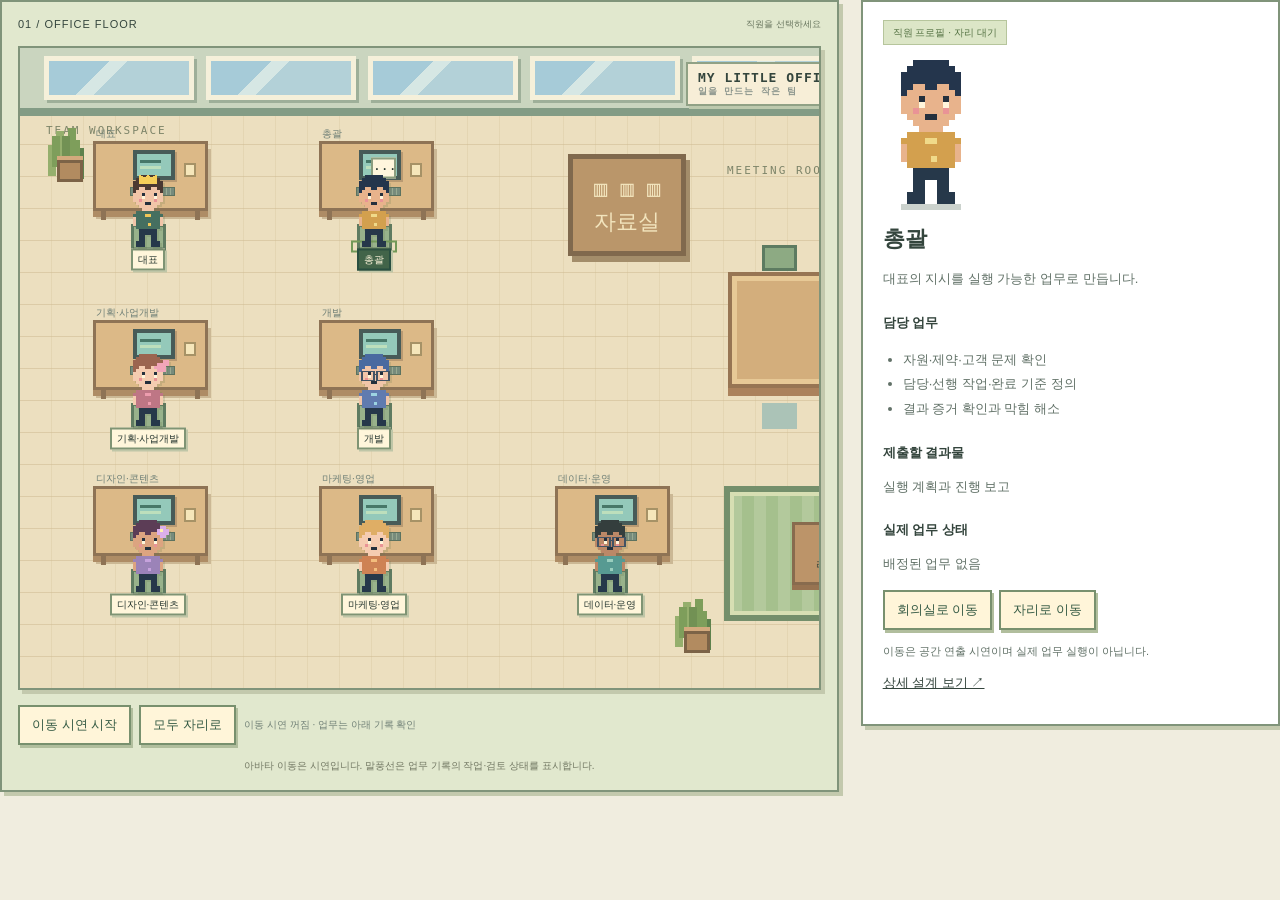
==== office/component/index.html @ 2eec3349 "Implement Streamlit office with direct Codex tasks, persistent queue and pixel avatars" ====
<!doctype html><html lang="ko"><meta charset="utf-8"><style>:root{font-family:'Noto Sans KR',sans-serif;color:#26362f;background:#f5f5ef}*{box-sizing:border-box}body{margin:0}a{color:inherit}header{display:flex;align-items:center;gap:24px;padding:22px 5%;border-bottom:1px solid #dce1d6;background:#fcfcf8}.brand{font-weight:700;text-decoration:none;letter-spacing:1px}header>a:last-child{margin-left:auto;font-size:13px}.badge{font-size:11px;color:#586a5f;background:#e6ecdf;padding:7px 12px;border-radius:30px}main{max-width:1240px;margin:auto;padding:45px 28px}.eyebrow{font-size:11px;letter-spacing:2px;color:#5c7d66}.intro h1{font-size:clamp(27px,4vw,42px);line-height:1.4;letter-spacing:-1.5px;margin:18px 0}.intro>p:last-child{color:#64756a;line-height:1.9;font-size:14px}.metrics{display:flex;gap:12px;margin:28px 0}.metrics>div{flex:1;border:1px solid #dce1d6;border-radius:12px;background:white;padding:17px}.metrics small{display:block;color:#728075;font-size:11px}.metrics strong{display:block;font-size:17px;margin-top:7px}.workspace{display:grid;grid-template-columns:1.5fr 1fr;gap:22px;align-items:start}.floor{padding:25px;border:1px solid #ced6c5;border-radius:18px;background:repeating-linear-gradient(0deg,#e9e3d2 0,#e9e3d2 46px,#dfd7c2 47px,#dfd7c2 48px)}.floor-title{display:flex;justify-content:space-between;font-size:11px;letter-spacing:1px;margin-bottom:23px}.floor-title small{letter-spacing:0;color:#68755e}.desks{display:grid;grid-template-columns:repeat(3,1fr);gap:20px 14px}.desk{position:relative;cursor:pointer;border:1px solid #c2c9b6;border-radius:12px;background:#fafbf5;padding:18px 9px 15px;box-shadow:0 6px 0 #c3bda8;min-height:140px;color:inherit;font-family:inherit}.desk.active{outline:3px solid #3a6951;background:#f0f7e9}.desk .avatar{display:block;font-size:30px;margin:0 auto 8px}.desk strong{display:block;font-size:12px}.desk small{display:block;font-size:10px;margin-top:8px;color:#72816b}.desk:first-child{grid-column:span 3;min-height:90px;background:#e2ecd7}.rooms{display:flex;gap:9px;margin-top:29px}.rooms button{flex:1;padding:12px 4px;background:#f9f8ed;border:1px solid #c7c5ae;border-radius:7px;cursor:pointer;color:inherit;font-family:inherit}.floor-note{font-size:10px;color:#727863;text-align:center;margin:20px 0 0}.detail{padding:27px;background:white;border:1px solid #dce1d6;border-radius:18px;min-height:440px}.detail h2{font-size:24px;margin:10px 0 12px}.detail p,.detail li{font-size:13px;line-height:1.9;color:#617167}.detail h3{font-size:13px;margin:22px 0 8px}.detail ul,.detail ol{padding-left:20px}.tag{font-size:10px;background:#edf2e7;padding:6px 9px;border-radius:5px;color:#557344}.doc{display:block;margin:12px 0;font-size:13px}.flow{display:flex;flex-wrap:wrap;gap:7px}.flow span{font-size:12px;padding:9px;background:#edf2e7;border-radius:7px}footer{margin:35px 0 5px;text-align:center;font-size:11px;color:#7b867d;line-height:2}button:focus-visible,a:focus-visible{outline:3px solid #3a6951;outline-offset:3px}@media(max-width:760px){header{padding:18px;flex-wrap:wrap;gap:12px}.badge{order:3}main{padding:28px 16px}.workspace{grid-template-columns:1fr}.metrics{gap:6px}.metrics>div{padding:12px 8px}.metrics strong{font-size:13px}.floor{padding:19px}.desks{gap:18px 9px}.desk{min-height:135px}.detail{min-height:0}}

/* Spatial office: original code-native avatars and furniture. */
.workspace{grid-template-columns:minmax(0,2.2fr) minmax(280px,1fr)}main{max-width:1540px}.intro h1{font-size:32px}.intro{margin-bottom:20px}.floor{padding:18px;background:#eceee8;min-width:0}.floor-title{margin-bottom:15px}.scene-scroll{overflow:auto;border-radius:12px;border:1px solid #cdd5ca}.scene{width:960px;height:640px;position:relative;background:repeating-linear-gradient(0deg,transparent,transparent 47px,#deded5 48px),repeating-linear-gradient(90deg,#eeeee5,#eeeee5 47px,#e2e2d8 48px);isolation:isolate;overflow:hidden}.windows{height:68px;background:#e6e7ed;border-bottom:10px solid #c4c5cc;display:flex;gap:14px;padding:9px 28px}.windows i{width:150px;background:linear-gradient(135deg,#dceaf2 40%,#eff9fe 41%,#d5e9f2 70%);border:6px solid #fcfcff;box-shadow:0 2px 0 #b9c4cd}.wall-sign{position:absolute;left:645px;top:20px;font-weight:700;letter-spacing:2px;background:#fafbf6;padding:8px 18px;border-radius:4px;font-size:13px}.wall-sign small{display:block;font-size:9px;letter-spacing:1px;color:#8b958d}.zone{position:absolute;font-size:10px;letter-spacing:2px;color:#8a9a94}.team-zone{top:76px;left:26px}.meeting-zone{left:707px;top:116px}.meeting-table{position:absolute;left:708px;top:224px;width:195px;height:116px;border-radius:40px;background:#c5aa88;box-shadow:0 9px 0 #aa9176,inset 0 0 0 7px #ddc7a7}.meeting-chairs{position:absolute;left:742px;top:197px;width:35px;height:26px;border-radius:8px;background:#abc3b7;box-shadow:72px 0 #abc3b7,0 158px #abc3b7,72px 158px #abc3b7}.shelf{position:absolute;left:548px;top:106px;background:#b4a18c;color:#f6f0df;border:6px solid #c8b79f;border-radius:4px;padding:13px 21px;font-size:22px;line-height:1.5;text-align:center;box-shadow:0 5px #8f897c}.rug{position:absolute;left:704px;top:438px;width:204px;height:135px;border-radius:35px;background:#d9e3db;border:5px solid #c6d5c9}.coffee{position:absolute;left:772px;top:474px;background:#c2aa8f;border-radius:50%;padding:10px 20px;font-size:26px;box-shadow:0 5px #ad987d}.coffee small{display:block;font-size:10px}.plant{position:absolute;font-size:45px}.p1{top:81px;left:25px}.p2{top:88px;left:884px}.p3{top:552px;left:652px}.workdesk{position:absolute;width:115px;height:70px;background:#fdfcf9;border:2px solid #cbc7bb;border-radius:5px;box-shadow:0 6px 0 #bab9ad}.monitor{position:absolute;left:37px;top:6px;width:42px;height:30px;border:4px solid #53616b;border-radius:2px;background:#c9e2e8}.monitor i{display:block;width:21px;height:3px;background:#8ebcc7;box-shadow:0 6px #b0ccd4;margin:6px 3px}.monitor:after{content:'';position:absolute;left:13px;top:26px;width:9px;height:6px;background:#7b8589}.keyboard{position:absolute;left:34px;top:43px;width:45px;height:9px;background:repeating-linear-gradient(90deg,#ddd 0,#ddd 3px,#fff 4px);border:1px solid #bfc4c4}.mug{position:absolute;right:9px;top:19px;width:12px;height:14px;border-radius:3px;background:#8fa99a}.workdesk small{position:absolute;left:0;top:-17px;font-size:10px;color:#6e7f76}.chair{position:absolute;width:35px;height:29px;background:#c4cec6;border:3px solid #eaf0ea;border-radius:9px;box-shadow:0 5px #a9b5ae}.desks{display:contents}.employee{position:absolute;transform:translate(-50%,-50%);padding:0;width:66px;height:68px;border:0;background:none;cursor:pointer;display:flex;align-items:center;flex-direction:column;font-family:inherit;color:#26362f}.employee svg{flex:none;filter:drop-shadow(0 2px 1px #64786b20)}.employee .nameplate{font-size:10px;white-space:nowrap;background:#fffef5ed;border:1px solid #d8dfd3;border-radius:5px;padding:2px 7px;margin-top:-1px}.employee.active .nameplate{background:#294f40;color:white;border-color:#294f40}.employee.active:after{content:'';width:39px;height:12px;border:2px solid #61aa88;border-radius:50%;position:absolute;top:44px;z-index:-1}.bubble{position:absolute;top:-17px;left:36px;background:white;border:1px solid #cad8cb;border-radius:7px;font-size:13px;line-height:17px;width:25px;opacity:0}.employee:hover .bubble,.employee.active .bubble{opacity:1}.walking .person{animation:step .25s infinite alternate}.walking .bubble{opacity:1}.scene-controls{display:flex;gap:8px;align-items:center;flex-wrap:wrap;margin:15px 0 0}.scene-controls button,.profile-actions button{padding:9px 12px;border:1px solid #b8c8bb;border-radius:7px;background:white;font-family:inherit;color:#365b45;cursor:pointer}.scene-controls span{font-size:10px;color:#718177}.rooms{margin-top:13px}.profile-avatar svg{width:70px;height:98px;image-rendering:pixelated}.profile-avatar{margin-top:25px}.profile-actions{display:flex;gap:7px;flex-wrap:wrap}.hint{font-size:11px!important}.floor-note{margin:12px 0 0}@keyframes step{from{transform:translateY(0)}to{transform:translateY(-2px)}}@media(prefers-reduced-motion:reduce){.walking .person{animation:none}}@media(max-width:1100px){.workspace{grid-template-columns:1fr}.detail{min-height:0}.scene{transform-origin:top left}.scene-scroll{max-height:660px}}@media(max-width:600px){.intro h1{font-size:25px}.scene-scroll{height:420px}.scene{transform:scale(.72);width:960px}.scene-scroll{overflow:auto}.floor{padding:12px}.detail{padding:22px}}

/* Soft chibi proportions, round faces and larger profile preview. */
.employee svg{width:48px;height:58px}.profile-avatar svg{width:88px;height:106px;image-rendering:auto}.employee.active:after{width:44px;top:47px}.employee:hover svg{filter:drop-shadow(0 3px 3px #64786b45)}

/* v0.3: original 8/16-bit office art. */
:root{background:#f0eddf;color:#34453d}header{background:#f7f2df;border-bottom:4px solid #8b9c7e}.brand{letter-spacing:2px}.badge,.tag{border-radius:0;background:#dce6c7;border:1px solid #b6c59c}.metrics>div,.floor,.detail,.scene-scroll{border-radius:0;border:2px solid #80947a;box-shadow:4px 4px 0 #c3c9ad}.floor{background:#e1e8ce}.scene{height:640px;background:repeating-linear-gradient(0deg,transparent 0,transparent 31px,#ccb78e 32px),repeating-linear-gradient(90deg,#ecdfbf 0,#ecdfbf 31px,#dccca6 32px)}.windows{background:#cad5bf;border-bottom:8px solid #839c85;padding:8px 24px;gap:12px;height:68px}.windows i{background:linear-gradient(135deg,#a6cbd8 35%,#d6e7e4 35%,#d6e7e4 45%,#b3d1d8 45%);border:5px solid #f5f0da;box-shadow:3px 3px #9eaf99}.wall-sign{border-radius:0;background:#f7eed7;border:2px solid #90a185;box-shadow:3px 3px #bdc9ad;font-family:monospace;letter-spacing:1px;font-size:13px;left:666px;top:14px;padding:6px 10px}.zone{color:#7d8469;font-family:monospace;font-size:11px}.workdesk{border-radius:0;background:#dcb987;border:3px solid #8e7355;box-shadow:0 6px #ae8c65,3px 8px #cbb895}.workdesk:after{content:'';position:absolute;left:5px;right:5px;bottom:-12px;height:9px;border-left:5px solid #8e7355;border-right:5px solid #8e7355}.monitor{border-radius:0;border:4px solid #475b58;background:#94c9ba;box-shadow:2px 2px #b99a72}.monitor i{background:#477768;box-shadow:0 6px #bddfbc}.keyboard{background:repeating-linear-gradient(90deg,#778b7c 0,#778b7c 3px,#b9c9a7 4px);border-color:#5c725f}.mug{border-radius:0;background:#f5e6ba;border:2px solid #a69266}.chair{border-radius:0;background:#98b28b;border:3px solid #5f7b61;box-shadow:0 4px #a9b796}.meeting-table{border-radius:0;background:#d3ae7c;border:4px solid #977553;box-shadow:0 8px #ab825c,inset 0 0 0 5px #e7c996}.meeting-chairs{border-radius:0;background:#8daa83;border:3px solid #5d7b61}.shelf{border-radius:0;background:#ba966a;border:5px solid #80694d;color:#f2e4bd;box-shadow:4px 6px #a38d6a;font-family:monospace}.rug{border-radius:0;background:repeating-linear-gradient(90deg,#b3c99c 0,#b3c99c 12px,#a5c08d 12px,#a5c08d 24px);border:6px solid #748f6b;box-shadow:inset 0 0 0 4px #d7dfb3}.coffee{border-radius:0;background:#bc9469;border:3px solid #886b4e;box-shadow:0 5px #977351;font-size:16px;width:77px;text-align:center}.plant{width:40px;height:53px;font-size:0}.plant:after{content:'';position:absolute;left:12px;top:31px;width:20px;height:16px;background:#b28b60;border:3px solid #7c6347;box-shadow:0 -4px #d3aa7d}.pixel-leaves{position:absolute;left:17px;top:7px;width:8px;height:31px;background:#729154;box-shadow:-10px 0 #7e9e5b,10px 4px #7e9e5b,-14px 9px #95af6d,14px 12px #5e824d,-6px -5px #95af6d,6px -8px #7e9e5b}.pixel-coffee{display:block;margin:0 auto 5px;width:18px;height:18px;background:#f9f0d3;border:3px solid #735b43;box-shadow:5px 0 #efe0b6}.employee{width:78px;height:85px}.employee svg{width:48px;height:75px;image-rendering:pixelated;filter:drop-shadow(2px 2px 0 #65755230)}.employee .nameplate{border-radius:0;border:2px solid #7f9474;font-size:10px;padding:2px 5px;background:#fff6db;box-shadow:2px 2px #bfc6a7}.employee.active .nameplate{background:#426449;color:#fff6dc}.employee.active:after{border-radius:0;top:66px;width:42px;height:8px;border-color:#739958}.bubble{border-radius:0;border:2px solid #8c9e7f;font-family:monospace;background:#fff6dd}.profile-avatar svg{width:96px;height:150px;image-rendering:pixelated}.pose{display:none}.pose-front{display:inline}.employee[data-facing=up] .pose{display:none}.employee[data-facing=up] .pose-back{display:inline}.employee[data-facing=up] .accessory{display:none}.employee[data-facing=right] .pose,.employee[data-facing=left] .pose{display:none}.employee[data-facing=right] .pose-side,.employee[data-facing=left] .pose-side{display:inline}.employee[data-facing=left] .person{transform:translateX(16px) scaleX(-1)}.employee[data-facing=left] .accessory,.employee[data-facing=right] .accessory{display:none}.walking .person{animation:none}.walking[data-frame='1'] svg{transform:translateY(-3px)}.walking[data-frame='1'] .pose rect:nth-last-child(-n+12){transform:translateY(-1px)}.rooms button,.scene-controls button,.profile-actions button{border-radius:0;border:2px solid #78906e;box-shadow:2px 3px #b1be9d;background:#fff5d9}.rooms button:active,.scene-controls button:active,.profile-actions button:active{transform:translate(1px,2px);box-shadow:none}.flow span{border-radius:0;border:1px solid #abbc97}.detail h2{font-size:22px}.floor-note{line-height:1.7}.profile-avatar{margin-top:20px}@media(prefers-reduced-motion:reduce){.walking[data-frame='1'] svg,.walking[data-frame='1'] .pose rect{transform:none}} 

.ai-panel{margin-top:28px;background:#fffdf3;padding:24px;border:2px solid #80947a;box-shadow:4px 4px #c3c9ad}.ai-panel p,.ai-panel li{font-size:13px;line-height:1.8;color:#5c7061}.ai-panel h2{font-size:20px}.ai-panel .section-heading{display:flex;justify-content:space-between;gap:16px;flex-wrap:wrap}.task-inputs{display:grid;grid-template-columns:200px 1fr;gap:16px}.task-inputs label{display:flex;flex-direction:column;gap:8px;font-size:13px}.task-inputs select,.task-inputs textarea{width:100%;padding:12px;border:1px solid #8c9e7b;background:white;font:inherit;color:inherit}.ai-panel button{padding:10px 14px;background:#e5edcf;border:2px solid #78906e;color:#304c36;font:inherit;cursor:pointer}.task-result{border-top:1px solid #c3ccb7;padding:18px 0}.task-result pre{white-space:pre-wrap;overflow-wrap:anywhere;font:13px/1.9 monospace;background:#f0f1e7;padding:16px}.ai-working .bubble{opacity:1;background:#d8edb6}.ai-working .monitor{animation:none}@media(max-width:650px){.task-inputs{grid-template-columns:1fr}}body{background:transparent}.workspace{grid-template-columns:minmax(0,2fr) minmax(230px,1fr)}.floor{padding:16px}.detail{padding:20px}.scene-scroll{max-width:100%}.rooms{display:none}@media(max-width:850px){.workspace{grid-template-columns:1fr}.detail{display:none}}</style><body><div class="workspace" id="office"><section class="floor" aria-label="사무실"><div class="floor-title"><span>01 / OFFICE FLOOR</span><small>직원을 선택하세요</small></div><div class="scene-scroll"><div class="scene" id="scene" aria-label="직원 아바타가 있는 2D 사무실"><div class="windows"><i></i><i></i><i></i><i></i><i></i></div><div class="wall-sign">MY LITTLE OFFICE <small>일을 만드는 작은 팀</small></div><div class="zone team-zone">TEAM WORKSPACE</div><div class="zone meeting-zone">MEETING ROOM</div><div class="meeting-table"></div><div class="meeting-chairs"></div><div class="shelf">▥ ▥ ▥<br>자료실</div><div class="rug"></div><div class="coffee"><span class="pixel-coffee"></span><small>라운지</small></div><div class="plant p1"><span class="pixel-leaves"></span></div><div class="plant p2"><span class="pixel-leaves"></span></div><div class="plant p3"><span class="pixel-leaves"></span></div><div id="furniture"></div><div class="desks" id="desks"></div></div></div><div class="scene-controls"><button id="demo-toggle" aria-pressed="false">이동 시연 시작</button><button id="return-desks">모두 자리로</button><span id="scene-status" role="status">이동 시연 꺼짐 · 업무는 아래 기록 확인</span></div><div class="rooms"><button data-view="workflow">▤ 업무 보드</button><button data-view="decisions">◉ 회의실</button><button data-view="library">▥ 자료실</button></div><p class="floor-note">아바타 이동은 시연입니다. 말풍선은 업무 기록의 작업·검토 상태를 표시합니다.</p></section>
<section class="detail" aria-live="polite" id="detail"></section></div>
<script>const base='https://github.com/ryemso/my_little_office/blob/main/docs/';
const roles=[
{id:'ceo',name:'대표',icon:'👑',goal:'회사 목표와 중요한 결정을 맡습니다.',jobs:['사업·목표·예산 결정','검토된 제안에 피드백','필요한 외부 행동 승인'],out:'결정과 이유, 적용 범위',doc:'COMPANY'},
{id:'lead',name:'총괄',icon:'🧭',goal:'대표의 지시를 실행 가능한 업무로 만듭니다.',jobs:['자원·제약·고객 문제 확인','담당·선행 작업·완료 기준 정의','결과 증거 확인과 막힘 해소'],out:'실행 계획과 진행 보고',doc:'ROLES'},
{id:'plan',name:'기획·사업개발',icon:'💡',goal:'고객 문제를 찾아 판매 가능한 상품과 기능을 정의합니다.',jobs:['고객·문제·대안 조사','상품·가격 가설과 요구사항','검증 지표·중단 기준 정의'],out:'사업 제안과 기능 명세',doc:'ROLES'},
{id:'dev',name:'개발',icon:'💻',goal:'게임을 포함한 다양한 제품과 기능을 실제로 구현합니다.',jobs:['웹·앱·게임·자동화 도구 제작','API·DB·관리자 화면·분석 기능','오류 수정·테스트·유지보수'],out:'작동 코드, 테스트 결과, 사용 안내',doc:'ROLES'},
{id:'design',name:'디자인·콘텐츠',icon:'🎨',goal:'고객이 이해하고 사용할 수 있는 화면과 콘텐츠를 만듭니다.',jobs:['화면·시각 자산 설계','제품 설명과 사용 안내','모바일·접근성 확인'],out:'화면과 콘텐츠 자산',doc:'ROLES'},
{id:'market',name:'마케팅·영업',icon:'📣',goal:'고객 접점과 판매 실험을 설계합니다.',jobs:['고객 채널 조사','홍보 문안·판매 페이지 준비','유입·문의·구매 실험 설계'],out:'홍보 소재와 판매 실험 계획',doc:'ROLES'},
{id:'data',name:'데이터·운영',icon:'📊',goal:'실제 기록으로 성과와 비용을 확인합니다.',jobs:['지표 정의·데이터 검증','사용·매출·비용 분석','문의·운영 문제 정리'],out:'원천과 한계를 설명하는 분석 보고',doc:'ROLES'}
];

let officeTasks=[];
const detail=document.querySelector('#detail'),desks=document.querySelector('#desks');
const appearances=[
 {hair:'#4b3932',shirt:'#456f60',style:'short',skin:'#f1c5a8'},
 {hair:'#24354c',shirt:'#d3a04e',style:'short',skin:'#e8b38c'},
 {hair:'#9b6550',shirt:'#be7685',style:'long',skin:'#f5ccb0'},
 {hair:'#496aa0',shirt:'#607baf',style:'short',skin:'#f1c5a8'},
 {hair:'#5c3d56',shirt:'#9b83b8',style:'long',skin:'#dca480'},
 {hair:'#dfae65',shirt:'#ce8254',style:'short',skin:'#f5ccb0'},
 {hair:'#343e3d',shirt:'#579a92',style:'short',skin:'#bb8867'}
];
// Original 16 x 24 pixel characters; no third-party avatar assets.
function sprite(a,i){
const palette={H:a.hair,S:a.skin,C:a.shirt,D:'#26384a',E:'#24303d',W:'#fff5db',B:'#e99396',A:['#efc657','#f0da8a','#ed9cae','#9cd4e2','#c6a2dd','#f3bd7d','#99cebe'][i]};
const front=[
'.....HHHHHH.....','....HHHHHHHH....','...HHHHHHHHHH...','...HHHHHHHHHH...',
'...HHSSHHSSHH...','...HSSSSSSSSH...','...SSSESSSESS...', '...SSSWSSSWSS...',
'...SSBSSSSBSS...','....SSSEESSS....','.....SSSSSS.....','......SSSS......',
'....CCCCCCCC....','...CCCCAACCCC...','...SCCCCCCCCS...','...SCCCCCCCCS...',
'...SCCCCACCCS...','....CCCCCCCC....','.....DDDDDD.....','.....DDDDDD.....',
'.....DD..DD.....','.....DD..DD.....','....DDD..DDD....','....DDD..DDD....'];
const back=front.map((line,y)=>y<11?line.replace(/[SEWB]/g,'H'):y<18?line.replace(/A/g,'C'):line);
const side=[
'.....HHHHHH.....','....HHHHHHHH....','....HHHHHHHHH...','....HHHHHHHHH...',
'....HHHHSSSSH...','....HHHSSSSSS...','....HHHSSSESSS..','....HHHSSSWSSS..',
'....HHSSSBSSS...','.....SSSSSSS....','......SSSSS.....','......SSSS......',
'.....CCCCCC.....','.....CCACCCC....','.....CCCSCCC....','.....CCCSCCC....',
'.....CCCSCCC....','.....CCCCCCC....','......DDDDD.....','......DDDDD.....',
'......DD.DD.....','......DD.DD.....','.....DDD.DDD....','.....DDD.DDD....'];
function draw(rows,kind){let out='';rows.forEach((row,y)=>[...row].forEach((c,x)=>{if(palette[c])out+=`<rect x="${x}" y="${y}" width="1" height="1" fill="${palette[c]}"/>`;}));return `<g class="pose pose-${kind}">${out}</g>`;}
let accessory='';if(i===0)accessory='<path d="M5 1V0l2 1 1-1 1 1 2-1v3H5z" fill="#f5ce59"/>';
if(i===2)accessory='<path d="M11 3h3v3h-3zM10 4h1v1h-1zM13 2h2v2h-2z" fill="#f1a5b9"/>';
if(i===4)accessory='<path d="M12 2h2v4h-2zM11 3h4v2h-4z" fill="#dcafea"/><rect x="12" y="3" width="1" height="1" fill="#fff1b0"/>';
if(i===3||i===6)accessory+='<path d="M4 6h4v3H4zM9 6h4v3H9zM8 7h1" fill="none" stroke="#425364" stroke-width=".6"/>';
return `<svg class="pixel-avatar" viewBox="0 0 16 25" width="48" height="75" aria-hidden="true" shape-rendering="crispEdges"><path d="M3 24h10v1H3z" fill="#304b39" opacity=".25"/><g class="person">${draw(front,'front')}${draw(back,'back')}${draw(side,'side')}<g class="accessory">${accessory}</g></g></svg>`;
}

const positions=[[128,169],[354,169],[128,348],[354,348],[128,514],[354,514],[590,514]];
const people=roles.map((r,i)=>({...r,x:positions[i][0],y:positions[i][1],home:positions[i],motion:'자리 대기'}));
document.querySelector('#furniture').innerHTML=people.map((p,i)=>`<div class="workdesk" style="left:${p.x-55}px;top:${p.y-76}px"><span class="monitor"><i></i></span><span class="keyboard"></span><span class="mug"></span><small>${p.name}</small></div><div class="chair" style="left:${p.x-17}px;top:${p.y+7}px"></div>`).join('');
desks.innerHTML=people.map((p,i)=>`<button class="employee" data-role="${p.id}" data-facing="down" style="left:${p.x}px;top:${p.y}px;--accent:${appearances[i].shirt}" aria-label="${p.name} 아바타 선택"><span class="bubble" aria-hidden="true">···</span>${sprite(appearances[i],i)}<span class="nameplate">${p.name}</span></button>`).join('');
let selected='lead',demo=false,timers=[];
function showRole(id){selected=id;const r=people.find(r=>r.id===id);document.querySelectorAll('.employee').forEach(b=>b.classList.toggle('active',b.dataset.role===id));detail.innerHTML='<span class="tag">직원 프로필 · '+(demo?'이동 시연':'자리 대기')+'</span><div class="profile-avatar">'+sprite(appearances[people.indexOf(r)],people.indexOf(r))+'</div><h2>'+r.name+'</h2><p>'+r.goal+'</p><h3>담당 업무</h3><ul>'+r.jobs.map(j=>'<li>'+j+'</li>').join('')+'</ul><h3>제출할 결과물</h3><p>'+r.out+'</p><h3>실제 업무 상태</h3><p id="employee-task-state">업무 기록 확인 중</p><div class="profile-actions"><button id="go-meeting">회의실로 이동</button><button id="go-home">자리로 이동</button></div><p class="hint">이동은 공간 연출 시연이며 실제 업무 실행이 아닙니다.</p><a class="doc" href="'+base+r.doc+'.md">상세 설계 보기 ↗</a>';document.querySelector('#go-meeting').onclick=()=>moveMeeting(r);document.querySelector('#go-home').onclick=()=>walk(r,[...r.home]);renderAIUI();}
const movement=new Map();
function walk(p,target){const old=movement.get(p.id);if(old)cancelAnimationFrame(old);const el=document.querySelector('[data-role="'+p.id+'"]');el.classList.add('walking');p.motion='이동 시연';const path=[[p.x,p.y+48],[target[0],p.y+48],[target[0],target[1]]];let last=performance.now();function step(now){const dt=Math.min((now-last)/1000,.05);last=now;const t=path[0],dx=t[0]-p.x,dy=t[1]-p.y,d=Math.hypot(dx,dy),speed=100*dt;if(d>0){el.dataset.facing=Math.abs(dx)>Math.abs(dy)?(dx>0?'right':'left'):(dy>0?'down':'up');el.dataset.frame=String(Math.floor(now/150)%2);}if(d<=speed){p.x=t[0];p.y=t[1];path.shift();}else{p.x+=dx/d*speed;p.y+=dy/d*speed;}el.style.left=p.x+'px';el.style.top=p.y+'px';el.style.zIndex=String(Math.round(p.y)+10);if(path.length){movement.set(p.id,requestAnimationFrame(step));}else{el.classList.remove('walking');el.dataset.frame='0';el.dataset.facing='down';movement.delete(p.id);p.motion='도착';}}movement.set(p.id,requestAnimationFrame(step));}
function moveMeeting(p){const i=people.indexOf(p);walk(p,[730+(i%3)*57,237+Math.floor(i/3)*69]);}
function stopDemo(){demo=false;timers.forEach(clearTimeout);timers=[];document.querySelector('#demo-toggle').textContent='이동 시연 시작';document.querySelector('#demo-toggle').setAttribute('aria-pressed','false');document.querySelector('#scene-status').textContent='이동 시연 꺼짐 · 업무는 아래 기록 확인';}
document.querySelector('#demo-toggle').onclick=()=>{if(demo){stopDemo();people.forEach(p=>walk(p,p.home));return;}demo=true;document.querySelector('#demo-toggle').textContent='이동 시연 중지';document.querySelector('#demo-toggle').setAttribute('aria-pressed','true');document.querySelector('#scene-status').textContent='회의실 이동 시연 · 실제 업무 실행 아님';people.forEach((p,i)=>timers.push(setTimeout(()=>moveMeeting(p),i*450)));};
document.querySelector('#return-desks').onclick=()=>{stopDemo();people.forEach(p=>walk(p,p.home));};
desks.addEventListener('click',e=>{const b=e.target.closest('[data-role]');if(b)showRole(b.dataset.role);});
document.querySelectorAll('[data-view]').forEach(b=>b.addEventListener('click',()=>{if(b.dataset.view==='workflow')detail.innerHTML='<span class="tag">WORKFLOW</span><h2>업무 보드</h2><p>아래 AI 업무 기록에서 접수·진행·검토 상태를 확인하세요.</p><div class="flow">'+['할 일','진행 중','검토 중','필요 시 승인','완료'].map(s=>'<span>'+s+'</span>').join('')+'</div><a class="doc" href="'+base+'COMPANY.md">업무 규칙 ↗</a>';else if(b.dataset.view==='decisions')detail.innerHTML='<span class="tag">DECISIONS</span><h2>회의실</h2><p>직원을 선택한 뒤 회의실로 이동시킬 수 있습니다. 현재는 공간 시연입니다.</p><a class="doc" href="'+base+'DECISIONS.md">결정 기록 ↗</a>';else detail.innerHTML='<span class="tag">DOCUMENTS</span><h2>자료실</h2>'+[['COMPANY','회사 및 운영'],['ROLES','직무별 설계'],['ARCHITECTURE','시스템 설계'],['DECISIONS','결정 기록'],['ROADMAP','개발 계획'],['WORKLOG','작업 기록']].map(([id,name])=>'<a class="doc" href="'+base+id+'.md">'+name+' ↗</a>').join('');}));



const labels={queued:'대기',running:'작업 중',review:'검토 대기',completed:'완료',cancel_requested:'중단 요청',interrupted:'중단',failed:'실패',quota_wait:'한도 대기',cancelled:'취소'};
function renderAIUI(){
 for(const p of people){const task=officeTasks.find(t=>t.role===p.id);const el=document.querySelector('[data-role="'+p.id+'"]');el.classList.toggle('ai-working',task?.status==='running');el.querySelector('.bubble').textContent=task?.status==='running'?'작업':task?.status==='review'?'검토':'···';}
 const state=document.querySelector('#employee-task-state'),task=officeTasks.find(t=>t.role===selected);
 if(state)state.textContent=task?(labels[task.status]||task.status):'배정된 업무 없음';
}
function send(type,data){window.parent.postMessage({isStreamlitMessage:true,type,...data},'*');}
window.addEventListener('message',event=>{
 if(event.source!==window.parent||event.data?.type!=='streamlit:render')return;
 const args=event.data.args||{};officeTasks=Array.isArray(args.tasks)?args.tasks:[];
 if(roles.some(r=>r.id===args.selected))showRole(args.selected);else renderAIUI();
 send('streamlit:setFrameHeight',{height:Math.min(1150,document.body.scrollHeight+8)});
});
desks.addEventListener('click',event=>{const button=event.target.closest('[data-role]');if(button)send('streamlit:setComponentValue',{value:{role:button.dataset.role,event_id:Date.now()+':'+Math.random()},dataType:'json'});});
showRole('lead');
send('streamlit:componentReady',{apiVersion:1});
send('streamlit:setFrameHeight',{height:820});
new ResizeObserver(()=>send('streamlit:setFrameHeight',{height:Math.min(1150,document.body.scrollHeight+8)})).observe(document.body);
</script></body></html>
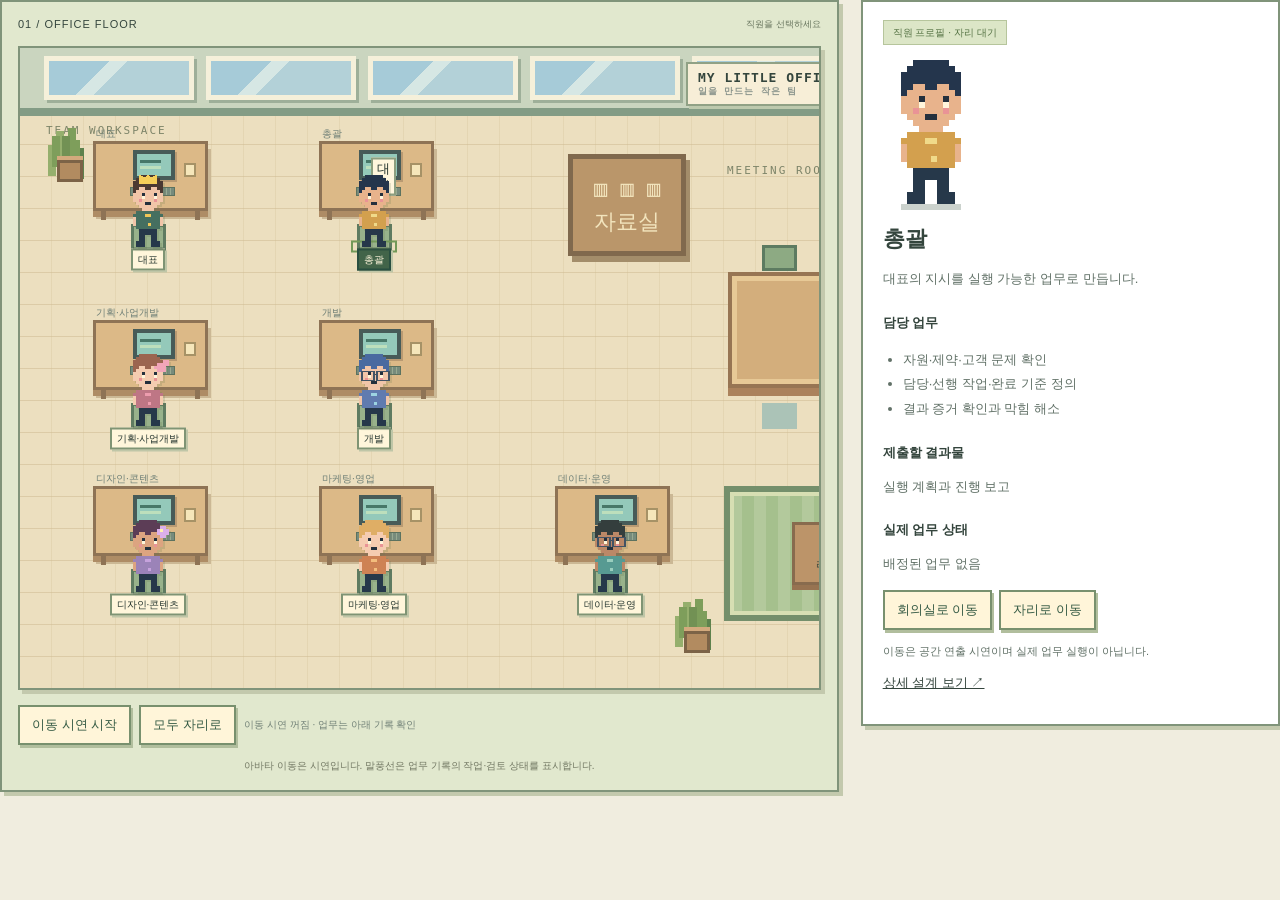
==== commit 53afc717: "Add observed activity, presence bridge and daily memo inspired by log8-office (v0.16)" ====
--- a/office/component/index.html
+++ b/office/component/index.html
@@ -9,7 +9,10 @@
 /* v0.3: original 8/16-bit office art. */
 :root{background:#f0eddf;color:#34453d}header{background:#f7f2df;border-bottom:4px solid #8b9c7e}.brand{letter-spacing:2px}.badge,.tag{border-radius:0;background:#dce6c7;border:1px solid #b6c59c}.metrics>div,.floor,.detail,.scene-scroll{border-radius:0;border:2px solid #80947a;box-shadow:4px 4px 0 #c3c9ad}.floor{background:#e1e8ce}.scene{height:640px;background:repeating-linear-gradient(0deg,transparent 0,transparent 31px,#ccb78e 32px),repeating-linear-gradient(90deg,#ecdfbf 0,#ecdfbf 31px,#dccca6 32px)}.windows{background:#cad5bf;border-bottom:8px solid #839c85;padding:8px 24px;gap:12px;height:68px}.windows i{background:linear-gradient(135deg,#a6cbd8 35%,#d6e7e4 35%,#d6e7e4 45%,#b3d1d8 45%);border:5px solid #f5f0da;box-shadow:3px 3px #9eaf99}.wall-sign{border-radius:0;background:#f7eed7;border:2px solid #90a185;box-shadow:3px 3px #bdc9ad;font-family:monospace;letter-spacing:1px;font-size:13px;left:666px;top:14px;padding:6px 10px}.zone{color:#7d8469;font-family:monospace;font-size:11px}.workdesk{border-radius:0;background:#dcb987;border:3px solid #8e7355;box-shadow:0 6px #ae8c65,3px 8px #cbb895}.workdesk:after{content:'';position:absolute;left:5px;right:5px;bottom:-12px;height:9px;border-left:5px solid #8e7355;border-right:5px solid #8e7355}.monitor{border-radius:0;border:4px solid #475b58;background:#94c9ba;box-shadow:2px 2px #b99a72}.monitor i{background:#477768;box-shadow:0 6px #bddfbc}.keyboard{background:repeating-linear-gradient(90deg,#778b7c 0,#778b7c 3px,#b9c9a7 4px);border-color:#5c725f}.mug{border-radius:0;background:#f5e6ba;border:2px solid #a69266}.chair{border-radius:0;background:#98b28b;border:3px solid #5f7b61;box-shadow:0 4px #a9b796}.meeting-table{border-radius:0;background:#d3ae7c;border:4px solid #977553;box-shadow:0 8px #ab825c,inset 0 0 0 5px #e7c996}.meeting-chairs{border-radius:0;background:#8daa83;border:3px solid #5d7b61}.shelf{border-radius:0;background:#ba966a;border:5px solid #80694d;color:#f2e4bd;box-shadow:4px 6px #a38d6a;font-family:monospace}.rug{border-radius:0;background:repeating-linear-gradient(90deg,#b3c99c 0,#b3c99c 12px,#a5c08d 12px,#a5c08d 24px);border:6px solid #748f6b;box-shadow:inset 0 0 0 4px #d7dfb3}.coffee{border-radius:0;background:#bc9469;border:3px solid #886b4e;box-shadow:0 5px #977351;font-size:16px;width:77px;text-align:center}.plant{width:40px;height:53px;font-size:0}.plant:after{content:'';position:absolute;left:12px;top:31px;width:20px;height:16px;background:#b28b60;border:3px solid #7c6347;box-shadow:0 -4px #d3aa7d}.pixel-leaves{position:absolute;left:17px;top:7px;width:8px;height:31px;background:#729154;box-shadow:-10px 0 #7e9e5b,10px 4px #7e9e5b,-14px 9px #95af6d,14px 12px #5e824d,-6px -5px #95af6d,6px -8px #7e9e5b}.pixel-coffee{display:block;margin:0 auto 5px;width:18px;height:18px;background:#f9f0d3;border:3px solid #735b43;box-shadow:5px 0 #efe0b6}.employee{width:78px;height:85px}.employee svg{width:48px;height:75px;image-rendering:pixelated;filter:drop-shadow(2px 2px 0 #65755230)}.employee .nameplate{border-radius:0;border:2px solid #7f9474;font-size:10px;padding:2px 5px;background:#fff6db;box-shadow:2px 2px #bfc6a7}.employee.active .nameplate{background:#426449;color:#fff6dc}.employee.active:after{border-radius:0;top:66px;width:42px;height:8px;border-color:#739958}.bubble{border-radius:0;border:2px solid #8c9e7f;font-family:monospace;background:#fff6dd}.profile-avatar svg{width:96px;height:150px;image-rendering:pixelated}.pose{display:none}.pose-front{display:inline}.employee[data-facing=up] .pose{display:none}.employee[data-facing=up] .pose-back{display:inline}.employee[data-facing=up] .accessory{display:none}.employee[data-facing=right] .pose,.employee[data-facing=left] .pose{display:none}.employee[data-facing=right] .pose-side,.employee[data-facing=left] .pose-side{display:inline}.employee[data-facing=left] .person{transform:translateX(16px) scaleX(-1)}.employee[data-facing=left] .accessory,.employee[data-facing=right] .accessory{display:none}.walking .person{animation:none}.walking[data-frame='1'] svg{transform:translateY(-3px)}.walking[data-frame='1'] .pose rect:nth-last-child(-n+12){transform:translateY(-1px)}.rooms button,.scene-controls button,.profile-actions button{border-radius:0;border:2px solid #78906e;box-shadow:2px 3px #b1be9d;background:#fff5d9}.rooms button:active,.scene-controls button:active,.profile-actions button:active{transform:translate(1px,2px);box-shadow:none}.flow span{border-radius:0;border:1px solid #abbc97}.detail h2{font-size:22px}.floor-note{line-height:1.7}.profile-avatar{margin-top:20px}@media(prefers-reduced-motion:reduce){.walking[data-frame='1'] svg,.walking[data-frame='1'] .pose rect{transform:none}} 
 
-.ai-panel{margin-top:28px;background:#fffdf3;padding:24px;border:2px solid #80947a;box-shadow:4px 4px #c3c9ad}.ai-panel p,.ai-panel li{font-size:13px;line-height:1.8;color:#5c7061}.ai-panel h2{font-size:20px}.ai-panel .section-heading{display:flex;justify-content:space-between;gap:16px;flex-wrap:wrap}.task-inputs{display:grid;grid-template-columns:200px 1fr;gap:16px}.task-inputs label{display:flex;flex-direction:column;gap:8px;font-size:13px}.task-inputs select,.task-inputs textarea{width:100%;padding:12px;border:1px solid #8c9e7b;background:white;font:inherit;color:inherit}.ai-panel button{padding:10px 14px;background:#e5edcf;border:2px solid #78906e;color:#304c36;font:inherit;cursor:pointer}.task-result{border-top:1px solid #c3ccb7;padding:18px 0}.task-result pre{white-space:pre-wrap;overflow-wrap:anywhere;font:13px/1.9 monospace;background:#f0f1e7;padding:16px}.ai-working .bubble{opacity:1;background:#d8edb6}.ai-working .monitor{animation:none}@media(max-width:650px){.task-inputs{grid-template-columns:1fr}}body{background:transparent}.workspace{grid-template-columns:minmax(0,2fr) minmax(230px,1fr)}.floor{padding:16px}.detail{padding:20px}.scene-scroll{max-width:100%}.rooms{display:none}@media(max-width:850px){.workspace{grid-template-columns:1fr}.detail{display:none}}</style><body><div class="workspace" id="office"><section class="floor" aria-label="사무실"><div class="floor-title"><span>01 / OFFICE FLOOR</span><small>직원을 선택하세요</small></div><div class="scene-scroll"><div class="scene" id="scene" aria-label="직원 아바타가 있는 2D 사무실"><div class="windows"><i></i><i></i><i></i><i></i><i></i></div><div class="wall-sign">MY LITTLE OFFICE <small>일을 만드는 작은 팀</small></div><div class="zone team-zone">TEAM WORKSPACE</div><div class="zone meeting-zone">MEETING ROOM</div><div class="meeting-table"></div><div class="meeting-chairs"></div><div class="shelf">▥ ▥ ▥<br>자료실</div><div class="rug"></div><div class="coffee"><span class="pixel-coffee"></span><small>라운지</small></div><div class="plant p1"><span class="pixel-leaves"></span></div><div class="plant p2"><span class="pixel-leaves"></span></div><div class="plant p3"><span class="pixel-leaves"></span></div><div id="furniture"></div><div class="desks" id="desks"></div></div></div><div class="scene-controls"><button id="demo-toggle" aria-pressed="false">이동 시연 시작</button><button id="return-desks">모두 자리로</button><span id="scene-status" role="status">이동 시연 꺼짐 · 업무는 아래 기록 확인</span></div><div class="rooms"><button data-view="workflow">▤ 업무 보드</button><button data-view="decisions">◉ 회의실</button><button data-view="library">▥ 자료실</button></div><p class="floor-note">아바타 이동은 시연입니다. 말풍선은 업무 기록의 작업·검토 상태를 표시합니다.</p></section>
+.ai-panel{margin-top:28px;background:#fffdf3;padding:24px;border:2px solid #80947a;box-shadow:4px 4px #c3c9ad}.ai-panel p,.ai-panel li{font-size:13px;line-height:1.8;color:#5c7061}.ai-panel h2{font-size:20px}.ai-panel .section-heading{display:flex;justify-content:space-between;gap:16px;flex-wrap:wrap}.task-inputs{display:grid;grid-template-columns:200px 1fr;gap:16px}.task-inputs label{display:flex;flex-direction:column;gap:8px;font-size:13px}.task-inputs select,.task-inputs textarea{width:100%;padding:12px;border:1px solid #8c9e7b;background:white;font:inherit;color:inherit}.ai-panel button{padding:10px 14px;background:#e5edcf;border:2px solid #78906e;color:#304c36;font:inherit;cursor:pointer}.task-result{border-top:1px solid #c3ccb7;padding:18px 0}.task-result pre{white-space:pre-wrap;overflow-wrap:anywhere;font:13px/1.9 monospace;background:#f0f1e7;padding:16px}.ai-working .bubble{opacity:1;background:#d8edb6}.ai-working .monitor{animation:none}@media(max-width:650px){.task-inputs{grid-template-columns:1fr}}
+
+/* Owner decision marker: a static, keyboard-accessible alert above the avatar. */
+.owner-alert{position:absolute;left:20px;top:-26px;z-index:30;min-width:34px;height:32px;padding:1px 8px;background:#fff0a8;color:#6c321e;border:3px solid #965c32;box-shadow:3px 3px 0 #c9ab6b;font:bold 24px/24px monospace;pointer-events:none}.owner-alert[hidden]{display:none!important}.owner-alert:after{content:'';position:absolute;left:10px;bottom:-8px;width:8px;height:8px;background:#fff0a8;border-right:2px solid #965c32;border-bottom:2px solid #965c32;transform:rotate(45deg)}.owner-count{position:absolute;top:-10px;right:-20px;background:#ad4436;border:2px solid #77372d;color:#fff8e8;padding:1px 4px;font:bold 11px/14px monospace;min-width:19px}.employee.needs-attention .nameplate{border-color:#965c32;background:#fff0a8;color:#6c321e}.employee.needs-attention .bubble{opacity:0}body{background:transparent}.workspace{grid-template-columns:minmax(0,2fr) minmax(230px,1fr)}.floor{padding:16px}.detail{padding:20px}.scene-scroll{max-width:100%}.rooms{display:none}@media(max-width:850px){.workspace{grid-template-columns:1fr}.detail{display:none}}</style><body><div class="workspace" id="office"><section class="floor" aria-label="사무실"><div class="floor-title"><span>01 / OFFICE FLOOR</span><small>직원을 선택하세요</small></div><div class="scene-scroll"><div class="scene" id="scene" aria-label="직원 아바타가 있는 2D 사무실"><div class="windows"><i></i><i></i><i></i><i></i><i></i></div><div class="wall-sign">MY LITTLE OFFICE <small>일을 만드는 작은 팀</small></div><div class="zone team-zone">TEAM WORKSPACE</div><div class="zone meeting-zone">MEETING ROOM</div><div class="meeting-table"></div><div class="meeting-chairs"></div><div class="shelf">▥ ▥ ▥<br>자료실</div><div class="rug"></div><div class="coffee"><span class="pixel-coffee"></span><small>라운지</small></div><div class="plant p1"><span class="pixel-leaves"></span></div><div class="plant p2"><span class="pixel-leaves"></span></div><div class="plant p3"><span class="pixel-leaves"></span></div><div id="furniture"></div><div class="desks" id="desks"></div></div></div><div class="scene-controls"><button id="demo-toggle" aria-pressed="false">이동 시연 시작</button><button id="return-desks">모두 자리로</button><span id="scene-status" role="status">이동 시연 꺼짐 · 업무는 아래 기록 확인</span></div><div class="rooms"><button data-view="workflow">▤ 업무 보드</button><button data-view="decisions">◉ 회의실</button><button data-view="library">▥ 자료실</button></div><p class="floor-note">아바타 이동은 시연입니다. 말풍선은 업무 기록의 작업·검토 상태를 표시합니다.</p></section>
 <section class="detail" aria-live="polite" id="detail"></section></div>
 <script>const base='https://github.com/ryemso/my_little_office/blob/main/docs/';
 const roles=[
@@ -62,7 +65,7 @@
 const positions=[[128,169],[354,169],[128,348],[354,348],[128,514],[354,514],[590,514]];
 const people=roles.map((r,i)=>({...r,x:positions[i][0],y:positions[i][1],home:positions[i],motion:'자리 대기'}));
 document.querySelector('#furniture').innerHTML=people.map((p,i)=>`<div class="workdesk" style="left:${p.x-55}px;top:${p.y-76}px"><span class="monitor"><i></i></span><span class="keyboard"></span><span class="mug"></span><small>${p.name}</small></div><div class="chair" style="left:${p.x-17}px;top:${p.y+7}px"></div>`).join('');
-desks.innerHTML=people.map((p,i)=>`<button class="employee" data-role="${p.id}" data-facing="down" style="left:${p.x}px;top:${p.y}px;--accent:${appearances[i].shirt}" aria-label="${p.name} 아바타 선택"><span class="bubble" aria-hidden="true">···</span>${sprite(appearances[i],i)}<span class="nameplate">${p.name}</span></button>`).join('');
+desks.innerHTML=people.map((p,i)=>`<button class="employee" data-role="${p.id}" data-facing="down" style="left:${p.x}px;top:${p.y}px;--accent:${appearances[i].shirt}" aria-label="${p.name} 아바타 선택"><span class="bubble" aria-hidden="true">···</span>${p.id==='ceo'?'<span class="owner-alert" hidden aria-hidden="true">!<span class="owner-count"></span></span>':''}${sprite(appearances[i],i)}<span class="nameplate">${p.name}</span></button>`).join('');
 let selected='lead',demo=false,timers=[];
 function showRole(id){selected=id;const r=people.find(r=>r.id===id);document.querySelectorAll('.employee').forEach(b=>b.classList.toggle('active',b.dataset.role===id));detail.innerHTML='<span class="tag">직원 프로필 · '+(demo?'이동 시연':'자리 대기')+'</span><div class="profile-avatar">'+sprite(appearances[people.indexOf(r)],people.indexOf(r))+'</div><h2>'+r.name+'</h2><p>'+r.goal+'</p><h3>담당 업무</h3><ul>'+r.jobs.map(j=>'<li>'+j+'</li>').join('')+'</ul><h3>제출할 결과물</h3><p>'+r.out+'</p><h3>실제 업무 상태</h3><p id="employee-task-state">업무 기록 확인 중</p><div class="profile-actions"><button id="go-meeting">회의실로 이동</button><button id="go-home">자리로 이동</button></div><p class="hint">이동은 공간 연출 시연이며 실제 업무 실행이 아닙니다.</p><a class="doc" href="'+base+r.doc+'.md">상세 설계 보기 ↗</a>';document.querySelector('#go-meeting').onclick=()=>moveMeeting(r);document.querySelector('#go-home').onclick=()=>walk(r,[...r.home]);renderAIUI();}
 const movement=new Map();
@@ -76,20 +79,41 @@
 
 
 
-const labels={queued:'대기',running:'작업 중',review:'검토 대기',completed:'완료',cancel_requested:'중단 요청',interrupted:'중단',failed:'실패',quota_wait:'한도 대기',cancelled:'취소'};
+const labels={awaiting_approval:'게시·배포 승인 대기',delegating:'총괄 진행 관리',blocked:'팀 업무 중단',queued:'대기',running:'작업 중',review:'검토 대기',completed:'완료',cancel_requested:'중단 요청',interrupted:'중단',failed:'실패',quota_wait:'한도 대기',cancelled:'취소'};
 function renderAIUI(){
- for(const p of people){const task=officeTasks.find(t=>t.role===p.id);const el=document.querySelector('[data-role="'+p.id+'"]');el.classList.toggle('ai-working',task?.status==='running');el.querySelector('.bubble').textContent=task?.status==='running'?'작업':task?.status==='review'?'검토':'···';}
+ const activityNames={idle:'대기',talking:'회의',writing:'작성',researching:'조사',executing:'실행',syncing:'연동',error:'오류'};
+ for(const p of people){
+  const task=officeTasks.find(t=>t.role===p.id),el=document.querySelector('[data-role="'+p.id+'"]'),state=task?.state||'idle';
+  el.classList.toggle('ai-working',task?.status==='running'&&!task?.stale);
+  el.querySelector('.bubble').textContent=task?.stale?'응답 지연':activityNames[state]||'대기';
+  if(task?.state&&p.activity!==state&&!task.stale&&!demo){
+   p.activity=state;const i=people.indexOf(p);
+   if(state==='talking')walk(p,[730+(i%3)*57,237+Math.floor(i/3)*69]);
+   else if(state==='researching')walk(p,[710+(i%3)*58,422+Math.floor(i/3)*48]);
+   else walk(p,[...p.home]);
+  }
+ }
  const state=document.querySelector('#employee-task-state'),task=officeTasks.find(t=>t.role===selected);
- if(state)state.textContent=task?(labels[task.status]||task.status):'배정된 업무 없음';
+ if(state)state.textContent=task?(labels[task.status]||task.status)+(task.stale?' · 실행기 응답 지연':task.detail?' · '+task.detail:''):'배정된 업무 없음';
+}
+let ownerAttention=0;
+function renderOwnerAlert(count){
+ ownerAttention=Number.isFinite(Number(count))?Math.max(0,Math.floor(Number(count))):0;
+ const owner=document.querySelector('[data-role="ceo"]'),badge=owner.querySelector('.owner-alert');
+ badge.hidden=ownerAttention===0;
+ badge.querySelector('.owner-count').textContent=ownerAttention>99?'99+':String(ownerAttention);
+ owner.classList.toggle('needs-attention',ownerAttention>0);
+ owner.setAttribute('aria-label',ownerAttention?'대표 검토·승인함 '+ownerAttention+'건 열기':'대표 검토·승인함 열기');
+ owner.setAttribute('title',ownerAttention?'처리할 사안 '+ownerAttention+'건 · 클릭해서 확인':'대표 검토·승인함');
 }
 function send(type,data){window.parent.postMessage({isStreamlitMessage:true,type,...data},'*');}
 window.addEventListener('message',event=>{
  if(event.source!==window.parent||event.data?.type!=='streamlit:render')return;
- const args=event.data.args||{};officeTasks=Array.isArray(args.tasks)?args.tasks:[];
+ const args=event.data.args||{};renderOwnerAlert(args.attention_count);officeTasks=Array.isArray(args.tasks)?args.tasks:[];
  if(roles.some(r=>r.id===args.selected))showRole(args.selected);else renderAIUI();
  send('streamlit:setFrameHeight',{height:Math.min(1150,document.body.scrollHeight+8)});
 });
-desks.addEventListener('click',event=>{const button=event.target.closest('[data-role]');if(button)send('streamlit:setComponentValue',{value:{role:button.dataset.role,event_id:Date.now()+':'+Math.random()},dataType:'json'});});
+desks.addEventListener('click',event=>{const button=event.target.closest('[data-role]');if(button)send('streamlit:setComponentValue',{value:{role:button.dataset.role,action:button.dataset.role==='ceo'?'open_inbox':'select_role',event_id:Date.now()+':'+Math.random()},dataType:'json'});});
 showRole('lead');
 send('streamlit:componentReady',{apiVersion:1});
 send('streamlit:setFrameHeight',{height:820});
